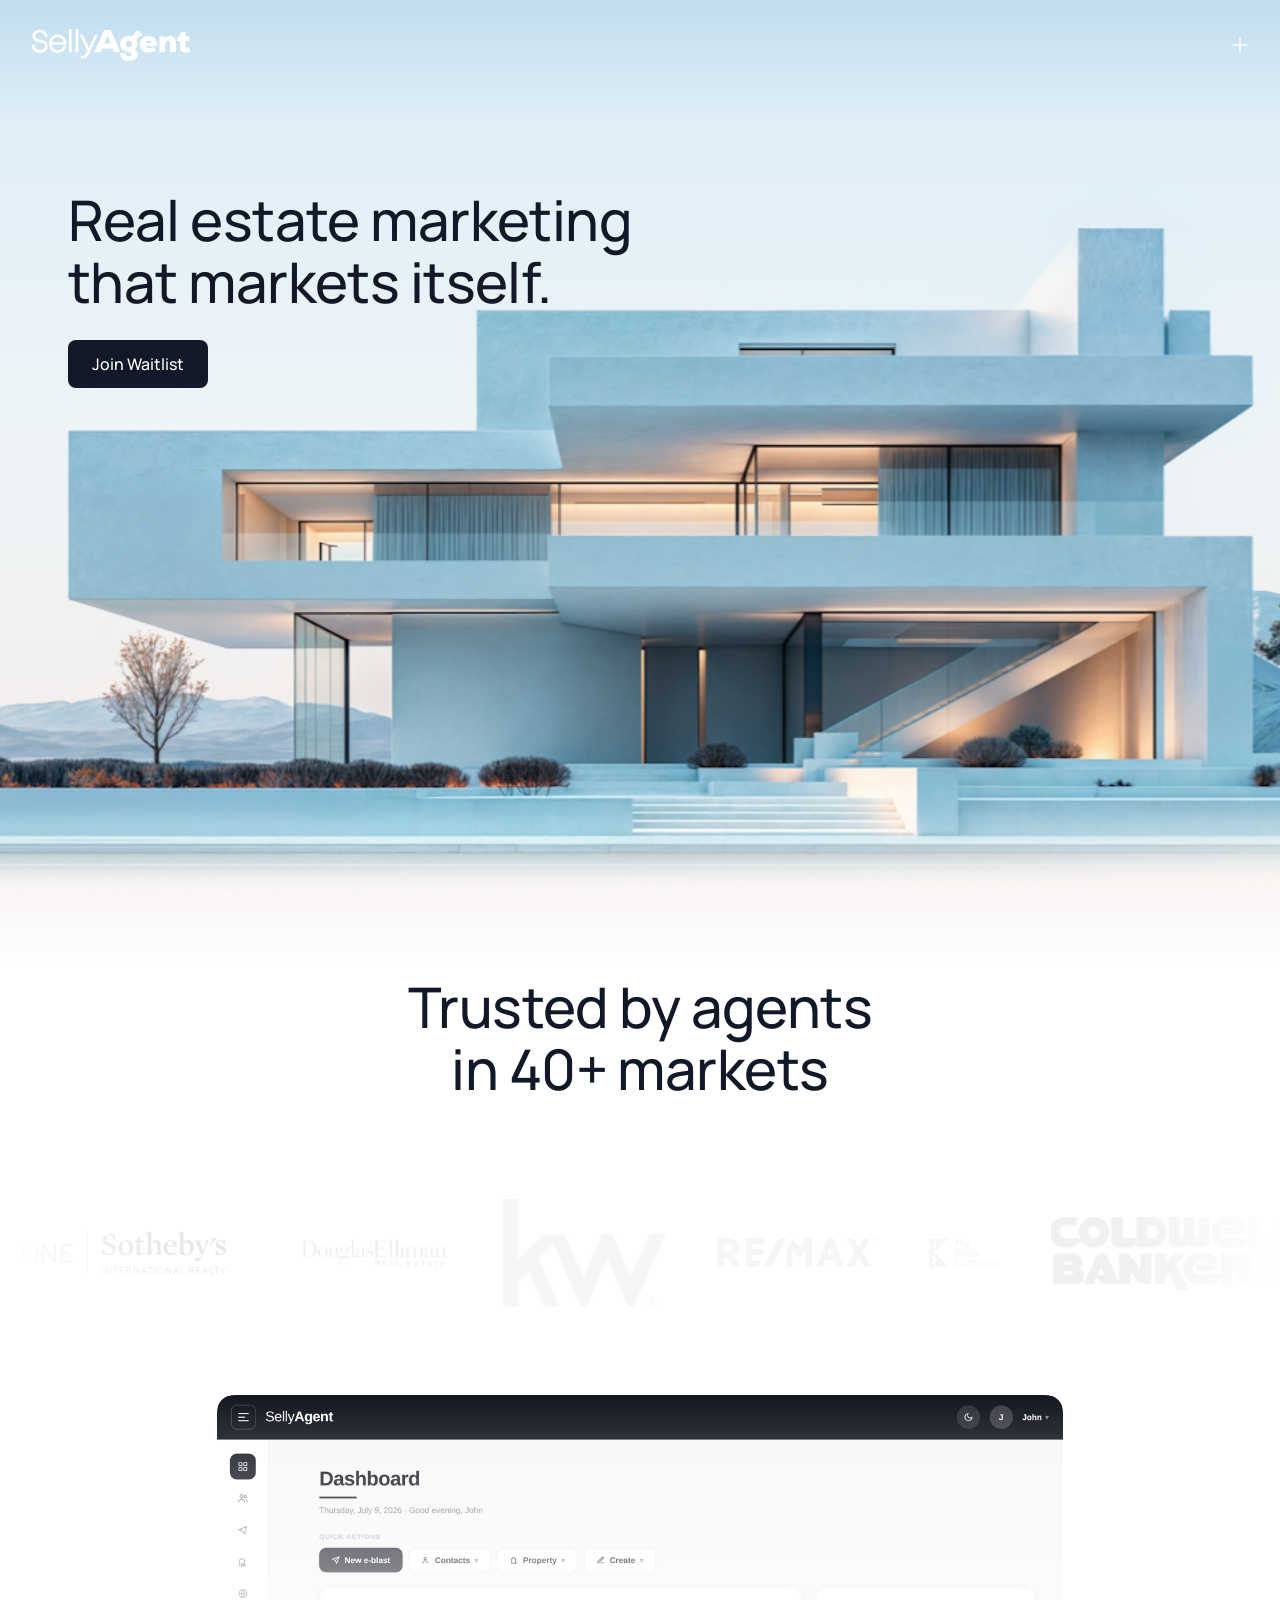
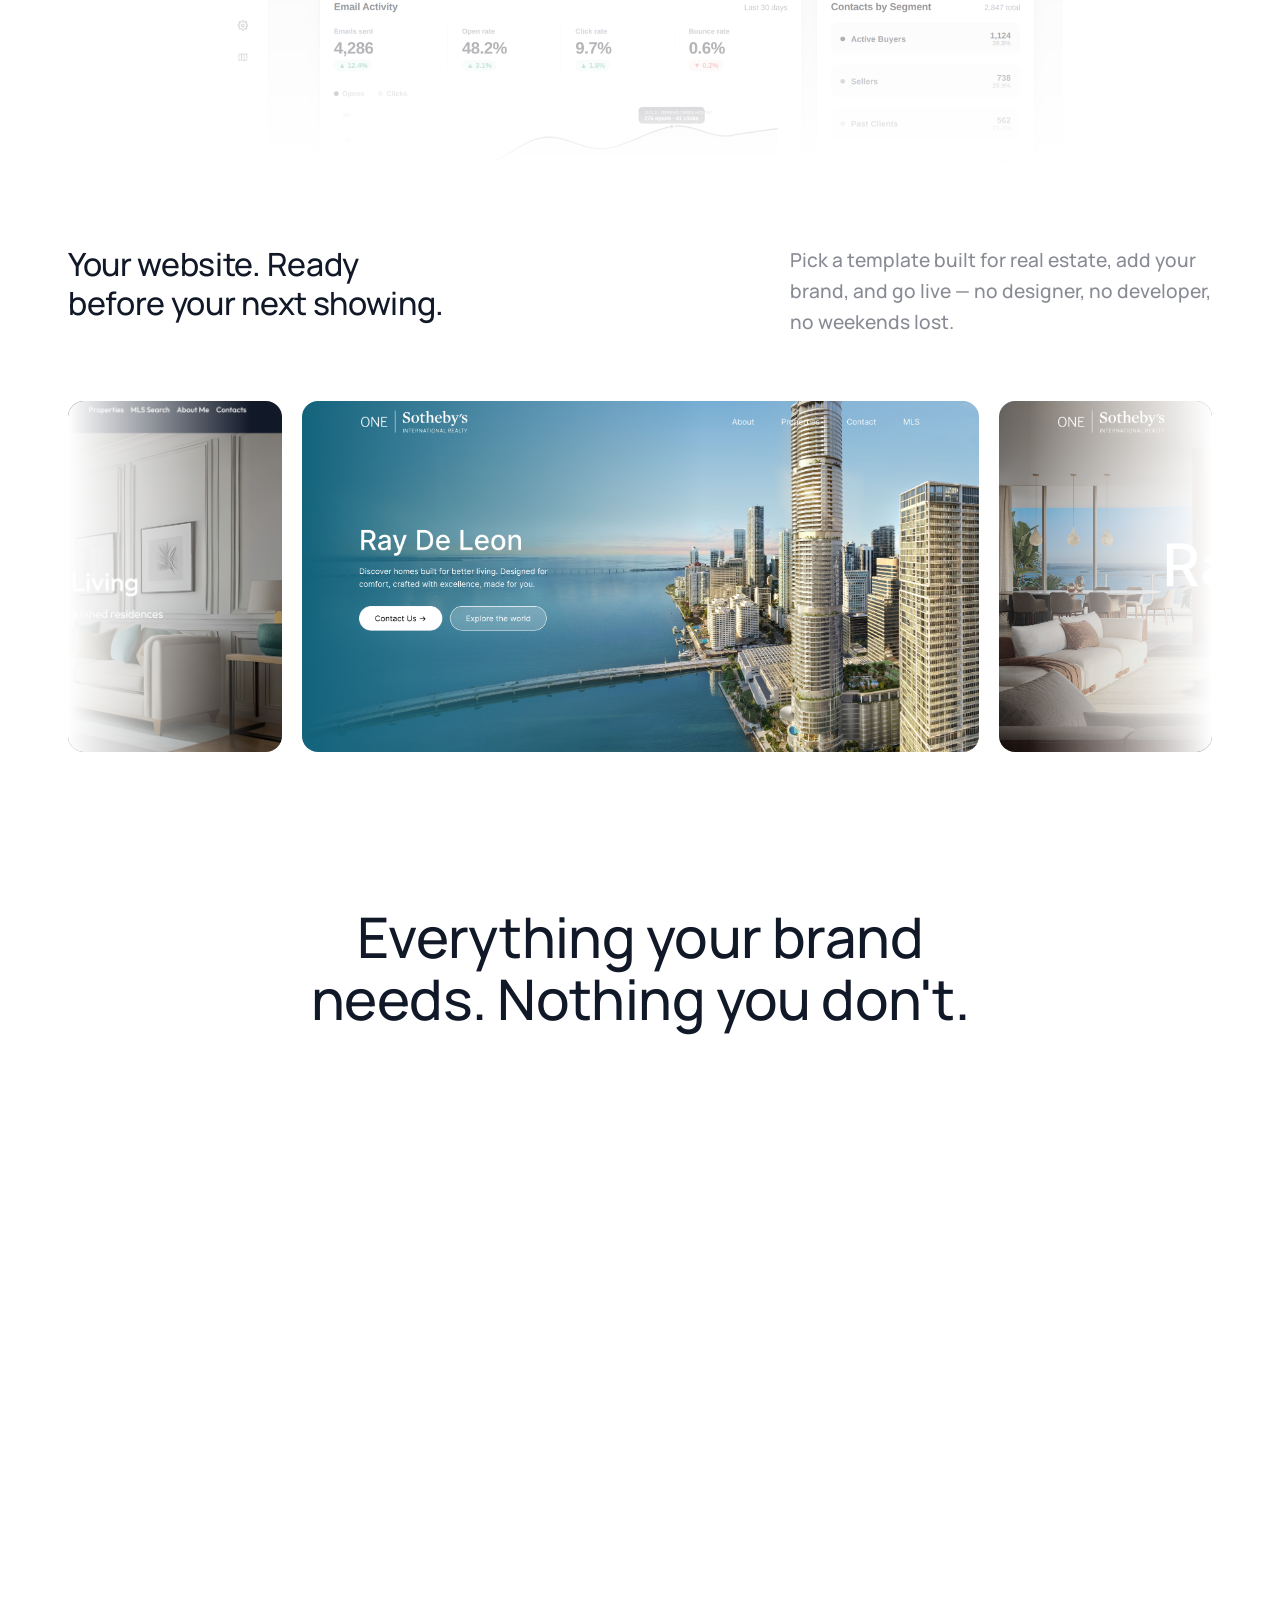
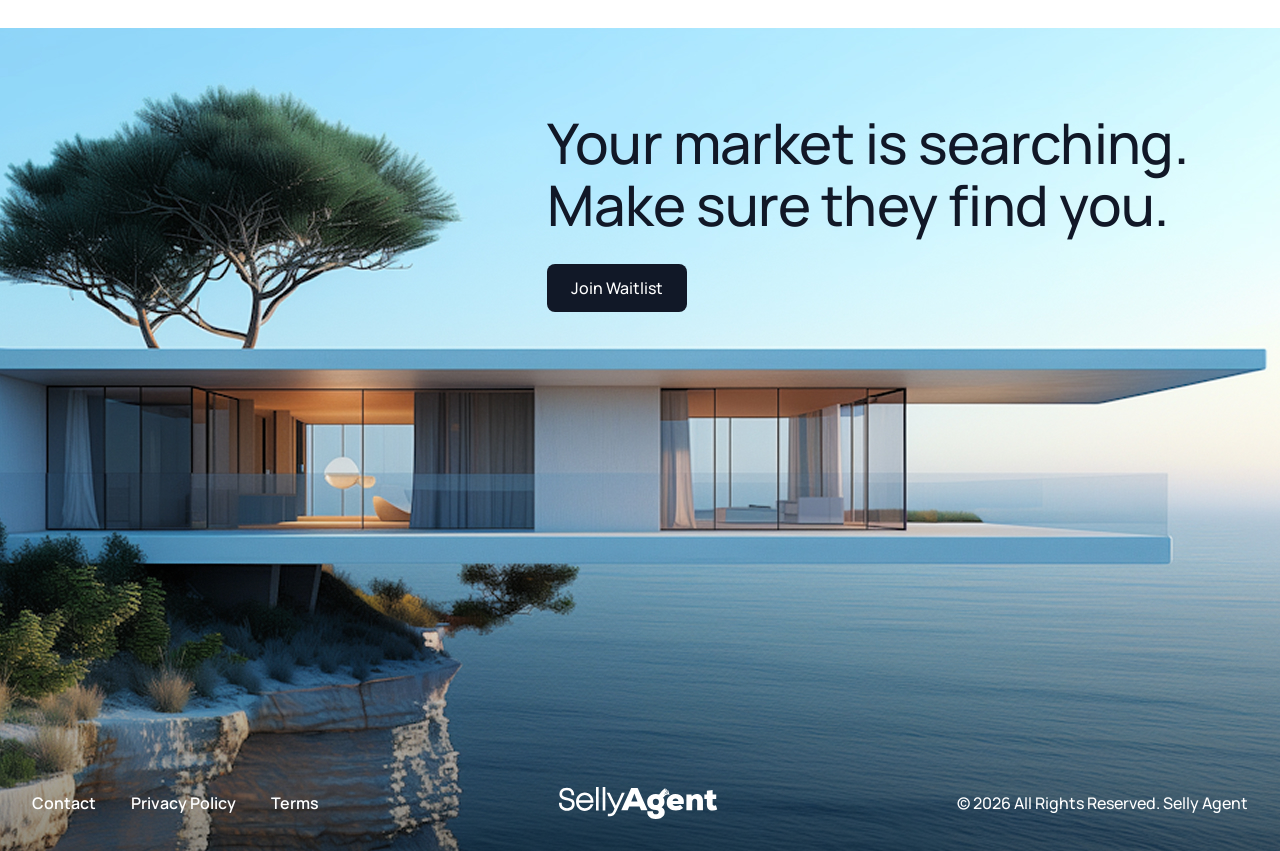
==== selly-agent/index.html @ f0fc7539 "Initial commit: SellyAgent marketing site" ====
<!DOCTYPE html>
<html lang="en">
<head>
  <meta charset="UTF-8">
  <meta name="viewport" content="width=device-width, initial-scale=1.0">
  <title>SellyAgent — Real estate marketing that markets itself</title>
  <meta name="description" content="Launch a professional real estate website, social media, and email marketing — all in one place.">
  <link rel="preconnect" href="https://fonts.googleapis.com">
  <link rel="preconnect" href="https://fonts.gstatic.com" crossorigin>
  <link href="https://fonts.googleapis.com/css2?family=Manrope:wght@500;600&display=swap" rel="stylesheet">
  <link rel="stylesheet" href="assets/css/styles.css">
</head>
<body>

  <!-- ============ Navigation ============ -->
  <header class="site-header" id="siteHeader">
    <a class="site-header__logo" href="#" aria-label="SellyAgent home">
      <svg width="159" height="32" aria-hidden="true" viewBox="0 0 159 32" fill="none" xmlns="http://www.w3.org/2000/svg">
<path fill-rule="evenodd" clip-rule="evenodd" d="M62.2222 23.1792H68.6968L70.1957 19.4854H80.5614L82.0283 23.1792H88.5668L78.6159 0.888672H72.237L62.2222 23.1792ZM72.237 14.3903L75.3943 6.55666L78.488 14.3903H72.237ZM153.629 17.1927C153.629 17.7236 153.773 18.1111 154.06 18.3548C154.347 18.5992 154.735 18.7211 155.224 18.7211C155.798 18.7211 156.362 18.5832 156.915 18.307L158.222 22.5104C156.946 23.2109 155.426 23.5612 153.661 23.5612C149.791 23.5612 147.857 21.4386 147.857 17.1927V11.9702H145.337V7.44834H147.857V3.659L153.629 3.02201V7.44834H157.234V11.9702H153.629V17.1927ZM138.161 14.4859C138.161 13.6793 137.959 13.0423 137.555 12.5752C137.151 12.1084 136.587 11.8747 135.865 11.8747C135.078 11.8747 134.44 12.1509 133.951 12.7025C133.462 13.255 133.217 13.9873 133.217 14.8997V23.1792H127.413V7.44834H132.452L132.771 9.29522C133.366 8.5947 134.089 8.05329 134.94 7.67126C135.79 7.28923 136.726 7.09808 137.747 7.09808C139.66 7.09808 141.175 7.71905 142.291 8.96098C143.408 10.2029 143.966 11.9382 143.966 14.1674V23.1792H138.161V14.4859ZM113.603 16.9059C113.773 17.5429 114.172 18.0578 114.799 18.4504C115.426 18.8434 116.229 19.0396 117.207 19.0396C118.738 19.0396 120.098 18.6365 121.289 17.8294L124.128 21.0138C122.151 22.6911 119.737 23.5294 116.888 23.5294C114.039 23.5294 111.801 22.8024 110.174 21.3483C108.548 19.8942 107.734 17.904 107.734 15.3776C107.734 13.7431 108.096 12.2995 108.819 11.0468C109.542 9.79437 110.562 8.82314 111.881 8.13312C113.199 7.44337 114.708 7.09808 116.41 7.09808C118.132 7.09808 119.631 7.41657 120.907 8.05329C122.183 8.69027 123.166 9.58747 123.857 10.7443C124.548 11.9015 124.894 13.2335 124.894 14.7406C124.894 15.5049 124.819 16.2267 124.67 16.9059H113.603ZM118.61 12.1611C118.121 11.7156 117.451 11.4926 116.601 11.4926C115.729 11.4926 115.022 11.7156 114.48 12.1611C113.938 12.607 113.656 13.223 113.635 14.0083H119.376C119.354 13.223 119.099 12.607 118.61 12.1611ZM106.196 8.57923L104.035 10.8239C105.013 11.9064 105.502 13.2652 105.502 14.8997C105.502 15.9615 105.247 16.9593 104.737 17.8932C104.226 18.8274 103.525 19.6235 102.632 20.2815C103.631 20.8121 104.396 21.5074 104.928 22.367C105.459 23.227 105.725 24.2087 105.725 25.3128C105.725 26.65 105.359 27.8229 104.625 28.8314C103.891 29.8394 102.855 30.6197 101.515 31.1719C100.176 31.7238 98.6132 31.9998 96.827 31.9998C95.1047 31.9998 93.6002 31.7238 92.314 31.1719C91.0272 30.6197 90.0334 29.8344 89.3318 28.8154C88.6301 27.7966 88.2793 26.6182 88.2793 25.2807C88.2793 25.047 88.3004 24.718 88.3432 24.2938H93.8608C93.7972 26.289 94.7857 27.287 96.827 27.287C97.6772 27.287 98.3739 27.0801 98.9161 26.666C99.4581 26.2522 99.7292 25.7053 99.7292 25.026C99.7292 24.3465 99.4847 23.8264 98.9958 23.4659C98.5064 23.1051 97.8047 22.9245 96.8909 22.9245C95.1258 22.9245 93.5842 22.5955 92.2661 21.9372C90.9475 21.2795 89.9269 20.345 89.2042 19.1351C88.4813 17.925 88.12 16.5134 88.12 14.8997C88.12 13.3713 88.4918 12.002 89.2363 10.7918C89.9803 9.58195 91.0167 8.64249 92.3458 7.97373C93.6744 7.30497 95.1894 6.97073 96.8909 6.97073C97.9962 6.97073 99.0699 7.18316 100.112 7.60745L101.721 5.52494C103.021 3.82777 103.936 2.398 106.335 1.25192L107.18 4.90756C107.18 4.90756 105.477 5.50422 105.147 6.60141C105.147 6.60141 105.904 5.61002 107.624 5.21363L106.977 2.41651L107.788 2.2295L108.621 5.8299C108.621 5.8299 105.464 6.61633 105.216 7.79004L105.229 7.79943C105.38 7.579 106.224 6.55059 109.03 6.08569L108.417 3.30956L109.194 3.13057L110.507 8.045C110.507 8.045 108.477 6.60279 106.196 8.57923ZM99.0597 12.5912C98.5064 12.0075 97.7729 11.7156 96.8588 11.7156C95.9444 11.7156 95.211 12.0075 94.6582 12.5912C94.1051 13.1752 93.829 13.9445 93.829 14.8997C93.829 15.8552 94.1051 16.6247 94.6582 17.2084C95.211 17.7927 95.9444 18.0841 96.8588 18.0841C97.7729 18.0841 98.5064 17.7927 99.0597 17.2084C99.6122 16.6247 99.8889 15.8552 99.8889 14.8997C99.8889 13.9445 99.6122 13.1752 99.0597 12.5912Z" fill="currentColor"/>
<path d="M50.6699 5.7149L50.9045 6.20211L56.9477 18.7544L62.6525 6.21909L62.8819 5.7149H65.7778L65.2176 6.93811L57.1572 24.5382C55.5388 28.0873 53.9212 29.3333 50.9582 29.3333H48.8619V26.7165H50.8997C52.8003 26.7165 53.5501 26.1446 54.7408 23.5524L55.5241 21.8628L48.3183 6.95433L47.7193 5.7149H50.6699ZM25.8178 5.40039C30.7946 5.40039 34.4521 9.36116 34.4521 14.5543C34.4521 14.6857 34.4463 14.8326 34.4361 15.009L34.389 15.8216L19.7555 15.821L19.7889 16.0242C20.325 19.0602 22.625 21.1665 25.6085 21.2606L25.8178 21.2639C28.2363 21.2639 30.191 20.0077 31.3337 17.7511L31.5725 17.2794H34.4471L33.8731 18.5085C32.2404 22.0041 29.3938 23.9332 25.8178 23.9332C20.8195 23.9332 17.0295 19.9084 17.0295 14.6444C17.0295 9.41756 20.8265 5.40039 25.8178 5.40039ZM7.89514 0.674178C12.2135 0.674178 15.1386 3.35157 15.1386 7.37144V8.23418H12.4684V7.37144C12.4684 4.92256 10.7034 3.35071 7.88037 3.35071C4.92729 3.35071 3.1242 4.80826 3.1242 7.04187C3.1242 9.08368 4.28206 9.773 8.23714 10.6571C8.30209 10.6716 8.30209 10.6716 8.3714 10.6871C10.9082 11.2672 12.0173 11.6126 13.1756 12.3464C14.8071 13.38 15.6803 14.9272 15.6803 17.101C15.6803 21.1318 12.5 23.8657 8.05621 23.8657C3.27419 23.8657 0 20.9568 0 16.5916V15.7289H2.69213V16.5916C2.69213 19.3777 4.7515 21.1742 8.04882 21.1742C11.0245 21.1742 12.9808 19.5185 12.9808 17.1085C12.9808 14.9421 11.8389 14.2308 7.90582 13.3368C7.80599 13.3141 7.80599 13.3141 7.70855 13.2919C5.22374 12.7368 4.1092 12.397 2.95699 11.6872C1.32672 10.6828 0.446842 9.17833 0.446842 7.07199C0.446842 3.19866 3.45646 0.674178 7.89514 0.674178ZM39.6353 0V23.6184H36.9798V0H39.6353ZM46.3415 0V23.6184H43.686V0H46.3415ZM25.8169 8.04682L25.6053 8.05049C22.7132 8.14315 20.4576 10.1233 19.8393 13.0133L19.8036 13.1896H31.7056L31.6692 12.9949C31.0769 10.0798 28.8739 8.14108 26.0272 8.05042L25.8169 8.04682Z" fill="currentColor"/>
</svg>
    </a>
    <button class="site-header__menu" type="button" aria-label="Open menu">
      <svg viewBox="0 0 16 16" width="16" height="16" aria-hidden="true">
        <path d="M8 1v14M1 8h14" stroke="currentColor" stroke-width="1.5" stroke-linecap="round"/>
      </svg>
    </button>
  </header>

  <main>
    <!-- ============ Hero ============ -->
    <section class="hero" id="hero">
      <div class="hero__content" data-parallax-text>
        <h1 class="hero__title">Real estate marketing that markets itself.</h1>
        <a class="btn" href="#cta">Join Waitlist</a>
      </div>
      <div class="hero__image" data-parallax-image>
        <img src="assets/images/hero-house.png" alt="Modern architectural home at dusk" width="1606" height="919">
      </div>
    </section>

    <!-- ============ Social proof ============ -->
    <section class="proof">
      <h2 class="proof__title reveal">Trusted by agents in 40+ markets</h2>
      <div class="proof__logos reveal" aria-label="Partner brokerages">
        <div class="marquee">
          <div class="marquee__track">
            <img src="assets/images/logo-1.png" alt="Partner logo" width="245" height="83" class="proof__logo proof__logo--strong">
            <img src="assets/images/logo-2.png" alt="Partner logo" width="164" height="49" class="proof__logo">
            <img src="assets/images/logo-3.png" alt="Partner logo" width="162" height="81" class="proof__logo">
            <img src="assets/images/logo-4.png" alt="Partner logo" width="164" height="78" class="proof__logo">
            <img src="assets/images/logo-5.png" alt="Partner logo" width="81" height="54" class="proof__logo">
            <img src="assets/images/logo-6.png" alt="Partner logo" width="245" height="48" class="proof__logo proof__logo--strong">
            <img src="assets/images/logo-7.png" alt="Partner logo" width="245" height="83" class="proof__logo proof__logo--strong">
            <!-- Duplicate set for the seamless loop (hidden from screen readers) -->
            <img src="assets/images/logo-1.png" alt="" aria-hidden="true" width="245" height="83" class="proof__logo proof__logo--strong">
            <img src="assets/images/logo-2.png" alt="" aria-hidden="true" width="164" height="49" class="proof__logo">
            <img src="assets/images/logo-3.png" alt="" aria-hidden="true" width="162" height="81" class="proof__logo">
            <img src="assets/images/logo-4.png" alt="" aria-hidden="true" width="164" height="78" class="proof__logo">
            <img src="assets/images/logo-5.png" alt="" aria-hidden="true" width="81" height="54" class="proof__logo">
            <img src="assets/images/logo-6.png" alt="" aria-hidden="true" width="245" height="48" class="proof__logo proof__logo--strong">
            <img src="assets/images/logo-7.png" alt="" aria-hidden="true" width="245" height="83" class="proof__logo proof__logo--strong">
          </div>
        </div>
      </div>
      <div class="proof__dashboard reveal">
        <img src="assets/images/dashboard.png" alt="SellyAgent dashboard" width="910" height="398" loading="lazy">
      </div>
    </section>

    <!-- ============ Templates ============ -->
    <section class="templates">
      <div class="templates__intro reveal">
        <h2 class="templates__heading">Your website. Ready before your next showing.</h2>
        <p class="templates__copy">Pick a template built for real estate, add your brand, and go live — no designer, no developer, no weekends lost.</p>
      </div>
      <div class="carousel reveal" id="templateCarousel" aria-roledescription="carousel" aria-label="Website templates">
        <button class="carousel__slide carousel__slide--prev" type="button" data-carousel-prev aria-label="Previous template">
          <img src="assets/images/template-3.jpg" alt="" width="677" height="351" loading="lazy">
        </button>
        <div class="carousel__slide carousel__slide--current" data-carousel-current>
          <img src="assets/images/template-1.jpg" alt="Real estate website template preview" width="677" height="351" loading="lazy">
        </div>
        <button class="carousel__slide carousel__slide--next" type="button" data-carousel-next aria-label="Next template">
          <img src="assets/images/template-2.jpg" alt="" width="677" height="351" loading="lazy">
        </button>
        <div class="carousel__fade" aria-hidden="true"></div>
      </div>
    </section>

    <!-- ============ Features ============ -->
    <section class="features">
      <h2 class="features__title reveal">Everything your brand needs. Nothing you don't.</h2>
      <div class="features__panel reveal" id="featuresPanel">
        <div class="features__list" role="tablist" aria-label="Product features">
          <div class="feature is-active" data-feature="websites">
            <button class="feature__toggle" type="button" role="tab" aria-selected="true" aria-controls="featureImage" id="tab-websites">
              <span class="feature__name">Professional Websites</span>
            </button>
            <p class="feature__desc">Launch a stunning website that showcases your listings and captures leads 24/7. No coding required. Choose from beautifully designed templates, customize your colors and branding, and go live in minutes.</p>
          </div>
          <div class="feature" data-feature="social">
            <button class="feature__toggle" type="button" role="tab" aria-selected="false" id="tab-social">
              <span class="feature__name">Social Media</span>
            </button>
            <p class="feature__desc">Turn every listing into scroll-stopping social content. Auto-generated posts, branded to you, published on your schedule — so your feed works while you show homes.</p>
          </div>
          <div class="feature" data-feature="email">
            <button class="feature__toggle" type="button" role="tab" aria-selected="false" id="tab-email">
              <span class="feature__name">Email Marketing</span>
            </button>
            <p class="feature__desc">Stay top of mind with polished newsletters and listing alerts. Build your list, nurture your sphere, and let smart campaigns do the follow-up for you.</p>
          </div>
          <div class="feature" data-feature="trestle">
            <button class="feature__toggle" type="button" role="tab" aria-selected="false" id="tab-trestle">
              <span class="feature__name">Trestle Integration</span>
            </button>
            <p class="feature__desc">Your listings, synced automatically. Connect once to Trestle and every new listing flows straight to your website, social posts, and email — always accurate, always current.</p>
          </div>
        </div>
        <div class="features__media" id="featureImage" role="tabpanel">
          <img src="assets/images/feature-websites.jpg" alt="Professional Websites preview" width="560" height="398" data-feature-image loading="lazy">
        </div>
      </div>
    </section>

    <!-- ============ Video ============ -->
    <section class="showcase">
      <div class="showcase__frame reveal" id="videoFrame">
        <video id="promoVideo" src="assets/video/product-demo.mp4" playsinline loop preload="metadata" width="1144" height="700"></video>
        <button class="showcase__mute" type="button" id="muteToggle" aria-label="Mute video" aria-pressed="false">
          <svg class="icon-sound-on" viewBox="0 0 24 24" width="20" height="20" fill="none" stroke="currentColor" stroke-width="1.8" stroke-linecap="round" stroke-linejoin="round" aria-hidden="true">
            <path d="M11 5 6 9H3v6h3l5 4V5z"/><path d="M15.5 8.5a5 5 0 0 1 0 7M18 6a8.5 8.5 0 0 1 0 12"/>
          </svg>
          <svg class="icon-sound-off" viewBox="0 0 24 24" width="20" height="20" fill="none" stroke="currentColor" stroke-width="1.8" stroke-linecap="round" stroke-linejoin="round" aria-hidden="true">
            <path d="M11 5 6 9H3v6h3l5 4V5z"/><path d="m16 9 6 6M22 9l-6 6"/>
          </svg>
        </button>
      </div>
    </section>

    <!-- ============ FAQ ============ -->
    <section class="faq">
      <div class="faq__intro reveal">
        <h2 class="faq__title">Frequently<br>asked Questions</h2>
        <p class="faq__copy">Answer to your question every step of the way</p>
      </div>
      <div class="faq__list reveal" id="faqList">
        <div class="faq-item">
          <button class="faq-item__toggle" type="button" aria-expanded="false">
            <span class="faq-item__question">Do I need any technical skills to use SellyAgent?</span>
            <span class="faq-item__icon" aria-hidden="true"></span>
          </button>
          <div class="faq-item__answer"><p>None at all. Pick a template, add your name, photo, and brand colors, and your site is live. Everything else — social posts, emails, listing updates — happens automatically.</p></div>
        </div>
        <div class="faq-item">
          <button class="faq-item__toggle" type="button" aria-expanded="false">
            <span class="faq-item__question">How do my listings get onto my website?</span>
            <span class="faq-item__icon" aria-hidden="true"></span>
          </button>
          <div class="faq-item__answer"><p>Through our Trestle integration, your MLS listings sync automatically. New listings, price changes, and status updates appear on your site without you lifting a finger.</p></div>
        </div>
        <div class="faq-item">
          <button class="faq-item__toggle" type="button" aria-expanded="false">
            <span class="faq-item__question">Can I use my own domain name?</span>
            <span class="faq-item__icon" aria-hidden="true"></span>
          </button>
          <div class="faq-item__answer"><p>Yes. Connect a domain you already own or register a new one — either way, your site lives at your own address with SSL included.</p></div>
        </div>
        <div class="faq-item">
          <button class="faq-item__toggle" type="button" aria-expanded="false">
            <span class="faq-item__question">What does the social media automation actually post?</span>
            <span class="faq-item__icon" aria-hidden="true"></span>
          </button>
          <div class="faq-item__answer"><p>Branded listing announcements, open house reminders, just-sold posts, and market updates — generated from your listings and styled to match your brand. You approve or edit anything before it goes out.</p></div>
        </div>
        <div class="faq-item">
          <button class="faq-item__toggle" type="button" aria-expanded="false">
            <span class="faq-item__question">How do I join the waitlist?</span>
            <span class="faq-item__icon" aria-hidden="true"></span>
          </button>
          <div class="faq-item__answer"><p>Tap "Join Waitlist" anywhere on this page and leave your email. We onboard new markets in small groups so every agent gets a smooth launch.</p></div>
        </div>
      </div>
    </section>

    <!-- ============ CTA + Footer ============ -->
    <section class="cta" id="cta">
      <img class="cta__image" src="assets/images/cta-house.jpg" alt="" width="1440" height="823" loading="lazy">
      <div class="cta__content reveal">
        <h2 class="cta__title">Your market is searching. Make sure they find you.</h2>
        <a class="btn" href="#">Join Waitlist</a>
      </div>
      <footer class="footer">
        <nav class="footer__links" aria-label="Legal">
          <a href="#">Contact</a>
          <a href="#">Privacy Policy</a>
          <a href="#">Terms</a>
        </nav>
        <a class="footer__logo" href="#" aria-label="SellyAgent home">
          <svg width="159" height="32" aria-hidden="true" viewBox="0 0 159 32" fill="none" xmlns="http://www.w3.org/2000/svg">
<path fill-rule="evenodd" clip-rule="evenodd" d="M62.2222 23.1792H68.6968L70.1957 19.4854H80.5614L82.0283 23.1792H88.5668L78.6159 0.888672H72.237L62.2222 23.1792ZM72.237 14.3903L75.3943 6.55666L78.488 14.3903H72.237ZM153.629 17.1927C153.629 17.7236 153.773 18.1111 154.06 18.3548C154.347 18.5992 154.735 18.7211 155.224 18.7211C155.798 18.7211 156.362 18.5832 156.915 18.307L158.222 22.5104C156.946 23.2109 155.426 23.5612 153.661 23.5612C149.791 23.5612 147.857 21.4386 147.857 17.1927V11.9702H145.337V7.44834H147.857V3.659L153.629 3.02201V7.44834H157.234V11.9702H153.629V17.1927ZM138.161 14.4859C138.161 13.6793 137.959 13.0423 137.555 12.5752C137.151 12.1084 136.587 11.8747 135.865 11.8747C135.078 11.8747 134.44 12.1509 133.951 12.7025C133.462 13.255 133.217 13.9873 133.217 14.8997V23.1792H127.413V7.44834H132.452L132.771 9.29522C133.366 8.5947 134.089 8.05329 134.94 7.67126C135.79 7.28923 136.726 7.09808 137.747 7.09808C139.66 7.09808 141.175 7.71905 142.291 8.96098C143.408 10.2029 143.966 11.9382 143.966 14.1674V23.1792H138.161V14.4859ZM113.603 16.9059C113.773 17.5429 114.172 18.0578 114.799 18.4504C115.426 18.8434 116.229 19.0396 117.207 19.0396C118.738 19.0396 120.098 18.6365 121.289 17.8294L124.128 21.0138C122.151 22.6911 119.737 23.5294 116.888 23.5294C114.039 23.5294 111.801 22.8024 110.174 21.3483C108.548 19.8942 107.734 17.904 107.734 15.3776C107.734 13.7431 108.096 12.2995 108.819 11.0468C109.542 9.79437 110.562 8.82314 111.881 8.13312C113.199 7.44337 114.708 7.09808 116.41 7.09808C118.132 7.09808 119.631 7.41657 120.907 8.05329C122.183 8.69027 123.166 9.58747 123.857 10.7443C124.548 11.9015 124.894 13.2335 124.894 14.7406C124.894 15.5049 124.819 16.2267 124.67 16.9059H113.603ZM118.61 12.1611C118.121 11.7156 117.451 11.4926 116.601 11.4926C115.729 11.4926 115.022 11.7156 114.48 12.1611C113.938 12.607 113.656 13.223 113.635 14.0083H119.376C119.354 13.223 119.099 12.607 118.61 12.1611ZM106.196 8.57923L104.035 10.8239C105.013 11.9064 105.502 13.2652 105.502 14.8997C105.502 15.9615 105.247 16.9593 104.737 17.8932C104.226 18.8274 103.525 19.6235 102.632 20.2815C103.631 20.8121 104.396 21.5074 104.928 22.367C105.459 23.227 105.725 24.2087 105.725 25.3128C105.725 26.65 105.359 27.8229 104.625 28.8314C103.891 29.8394 102.855 30.6197 101.515 31.1719C100.176 31.7238 98.6132 31.9998 96.827 31.9998C95.1047 31.9998 93.6002 31.7238 92.314 31.1719C91.0272 30.6197 90.0334 29.8344 89.3318 28.8154C88.6301 27.7966 88.2793 26.6182 88.2793 25.2807C88.2793 25.047 88.3004 24.718 88.3432 24.2938H93.8608C93.7972 26.289 94.7857 27.287 96.827 27.287C97.6772 27.287 98.3739 27.0801 98.9161 26.666C99.4581 26.2522 99.7292 25.7053 99.7292 25.026C99.7292 24.3465 99.4847 23.8264 98.9958 23.4659C98.5064 23.1051 97.8047 22.9245 96.8909 22.9245C95.1258 22.9245 93.5842 22.5955 92.2661 21.9372C90.9475 21.2795 89.9269 20.345 89.2042 19.1351C88.4813 17.925 88.12 16.5134 88.12 14.8997C88.12 13.3713 88.4918 12.002 89.2363 10.7918C89.9803 9.58195 91.0167 8.64249 92.3458 7.97373C93.6744 7.30497 95.1894 6.97073 96.8909 6.97073C97.9962 6.97073 99.0699 7.18316 100.112 7.60745L101.721 5.52494C103.021 3.82777 103.936 2.398 106.335 1.25192L107.18 4.90756C107.18 4.90756 105.477 5.50422 105.147 6.60141C105.147 6.60141 105.904 5.61002 107.624 5.21363L106.977 2.41651L107.788 2.2295L108.621 5.8299C108.621 5.8299 105.464 6.61633 105.216 7.79004L105.229 7.79943C105.38 7.579 106.224 6.55059 109.03 6.08569L108.417 3.30956L109.194 3.13057L110.507 8.045C110.507 8.045 108.477 6.60279 106.196 8.57923ZM99.0597 12.5912C98.5064 12.0075 97.7729 11.7156 96.8588 11.7156C95.9444 11.7156 95.211 12.0075 94.6582 12.5912C94.1051 13.1752 93.829 13.9445 93.829 14.8997C93.829 15.8552 94.1051 16.6247 94.6582 17.2084C95.211 17.7927 95.9444 18.0841 96.8588 18.0841C97.7729 18.0841 98.5064 17.7927 99.0597 17.2084C99.6122 16.6247 99.8889 15.8552 99.8889 14.8997C99.8889 13.9445 99.6122 13.1752 99.0597 12.5912Z" fill="currentColor"/>
<path d="M50.6699 5.7149L50.9045 6.20211L56.9477 18.7544L62.6525 6.21909L62.8819 5.7149H65.7778L65.2176 6.93811L57.1572 24.5382C55.5388 28.0873 53.9212 29.3333 50.9582 29.3333H48.8619V26.7165H50.8997C52.8003 26.7165 53.5501 26.1446 54.7408 23.5524L55.5241 21.8628L48.3183 6.95433L47.7193 5.7149H50.6699ZM25.8178 5.40039C30.7946 5.40039 34.4521 9.36116 34.4521 14.5543C34.4521 14.6857 34.4463 14.8326 34.4361 15.009L34.389 15.8216L19.7555 15.821L19.7889 16.0242C20.325 19.0602 22.625 21.1665 25.6085 21.2606L25.8178 21.2639C28.2363 21.2639 30.191 20.0077 31.3337 17.7511L31.5725 17.2794H34.4471L33.8731 18.5085C32.2404 22.0041 29.3938 23.9332 25.8178 23.9332C20.8195 23.9332 17.0295 19.9084 17.0295 14.6444C17.0295 9.41756 20.8265 5.40039 25.8178 5.40039ZM7.89514 0.674178C12.2135 0.674178 15.1386 3.35157 15.1386 7.37144V8.23418H12.4684V7.37144C12.4684 4.92256 10.7034 3.35071 7.88037 3.35071C4.92729 3.35071 3.1242 4.80826 3.1242 7.04187C3.1242 9.08368 4.28206 9.773 8.23714 10.6571C8.30209 10.6716 8.30209 10.6716 8.3714 10.6871C10.9082 11.2672 12.0173 11.6126 13.1756 12.3464C14.8071 13.38 15.6803 14.9272 15.6803 17.101C15.6803 21.1318 12.5 23.8657 8.05621 23.8657C3.27419 23.8657 0 20.9568 0 16.5916V15.7289H2.69213V16.5916C2.69213 19.3777 4.7515 21.1742 8.04882 21.1742C11.0245 21.1742 12.9808 19.5185 12.9808 17.1085C12.9808 14.9421 11.8389 14.2308 7.90582 13.3368C7.80599 13.3141 7.80599 13.3141 7.70855 13.2919C5.22374 12.7368 4.1092 12.397 2.95699 11.6872C1.32672 10.6828 0.446842 9.17833 0.446842 7.07199C0.446842 3.19866 3.45646 0.674178 7.89514 0.674178ZM39.6353 0V23.6184H36.9798V0H39.6353ZM46.3415 0V23.6184H43.686V0H46.3415ZM25.8169 8.04682L25.6053 8.05049C22.7132 8.14315 20.4576 10.1233 19.8393 13.0133L19.8036 13.1896H31.7056L31.6692 12.9949C31.0769 10.0798 28.8739 8.14108 26.0272 8.05042L25.8169 8.04682Z" fill="currentColor"/>
</svg>
        </a>
        <p class="footer__copyright">© 2026 All Rights Reserved. Selly Agent</p>
      </footer>
    </section>
  </main>

  <script src="assets/js/lenis.min.js"></script>
  <script src="assets/js/main.js"></script>
</body>
</html>
---- selly-agent/assets/css/styles.css ----
/* ============================================
   VARIABLES
   ============================================ */
:root {
  --color-ink: #111827;
  --color-ink-50: rgba(17, 24, 39, 0.5);
  --color-bg: #ffffff;
  --font-sans: "Manrope", system-ui, -apple-system, sans-serif;

  --text-display: clamp(2.25rem, 4.5vw, 3.5rem);   /* 56px */
  --text-heading: clamp(1.5rem, 2.5vw, 2rem);      /* 32px */
  --text-subheading: clamp(1.25rem, 2vw, 1.75rem); /* 28px */
  --text-lead: clamp(1.0625rem, 1.5vw, 1.25rem);   /* 20px */
  --text-base: 1rem;

  --space-gutter: clamp(1.25rem, 10.3vw, 9.25rem); /* 148px at 1440 */
  --space-edge: 2rem;                               /* 32px */
  /* One shared content column: 1144px wide at 1440 (edges at x=148),
     collapsing to edge gutters on smaller screens. */
  --container: min(1144px, calc(100% - 2 * var(--space-edge)));
  --space-section: clamp(5rem, 12vw, 10rem);

  --radius: 16px;
  --radius-sm: 8px;
  --ease-out: cubic-bezier(0.16, 1, 0.3, 1);
  --duration-fast: 200ms;
  --duration-base: 600ms;

  --header-height: 90px;
}

/* ============================================
   RESET
   ============================================ */
*,
*::before,
*::after {
  box-sizing: border-box;
  margin: 0;
}

html {
  scroll-behavior: smooth;
}

body {
  font-family: var(--font-sans);
  font-weight: 500;
  color: var(--color-ink);
  background: var(--color-bg);
  line-height: 1.5;
  -webkit-font-smoothing: antialiased;
  overflow-x: hidden;
}

img,
video {
  display: block;
  max-width: 100%;
  height: auto;
}

button {
  font: inherit;
  color: inherit;
  background: none;
  border: 0;
  padding: 0;
  cursor: pointer;
}

a {
  color: inherit;
  text-decoration: none;
}

/* ============================================
   TYPOGRAPHY
   ============================================ */
h1,
h2 {
  font-weight: 500;
  line-height: 1.1;
  letter-spacing: -0.01em;
  text-wrap: balance;
}

:focus-visible {
  outline: 2px solid var(--color-ink);
  outline-offset: 3px;
  border-radius: 4px;
}

/* ============================================
   COMPONENTS
   ============================================ */
.btn {
  display: inline-flex;
  align-items: center;
  justify-content: center;
  padding: 12px 24px;
  background: var(--color-ink);
  color: #fff;
  font-size: var(--text-base);
  border-radius: var(--radius-sm);
  transition: transform var(--duration-fast) var(--ease-out),
              box-shadow var(--duration-fast) var(--ease-out);
}

.btn:hover {
  transform: translateY(-2px);
  box-shadow: 0 12px 24px rgba(17, 24, 39, 0.18);
}

.btn:active {
  transform: translateY(0);
}

/* ============================================
   SECTIONS — Header
   ============================================ */
.site-header {
  position: fixed;
  inset: 0 0 auto 0;
  z-index: 10;
  display: flex;
  align-items: center;
  justify-content: space-between;
  height: var(--header-height);
  padding: 0 var(--space-edge);
  color: #fff;
  transition: color 400ms var(--ease-out);
}

.site-header.is-dark {
  color: var(--color-ink);
}

.site-header__logo,
.site-header__menu {
  display: inline-flex;
  color: inherit;
}

.site-header__menu svg {
  transition: transform var(--duration-fast) var(--ease-out);
}

.site-header__menu:hover svg {
  transform: rotate(90deg);
}

/* ============================================
   SECTIONS — Hero
   ============================================ */
.hero {
  position: relative;
  height: 968px;
  max-height: 130vh;
  overflow: hidden;
  background: linear-gradient(180deg, #c1ddee 0%, #e0eff8 13%, #edf4f7 42%, #f4efed 82%, #f7f3f1 88%, #ffffff 100%);
}

.hero__content {
  position: relative;
  z-index: 1;
  display: flex;
  flex-direction: column;
  align-items: flex-start;
  gap: 28px;
  width: var(--container);
  margin-inline: auto;
  padding-top: 189px;
  will-change: transform;
}

.hero__title {
  font-size: var(--text-display);
  max-width: 817px;
}

.hero__image {
  position: absolute;
  z-index: 2;
  top: 29px;
  left: 50%;
  translate: -50% 0;
  /* Fixed at the design size and centered — wide screens don't scale it,
     the hero's overflow just crops the sides. */
  width: 1606px;
  pointer-events: none;
  will-change: transform;
}

.hero__image img {
  width: 100%;
  /* hero-house.png carries its own transparent top (sky zone), so the
     headline reads at rest and the opaque region covers it on scroll. */
}

/* ============================================
   SECTIONS — Social proof
   ============================================ */
.proof {
  padding-top: 8px;
  text-align: center;
}

.proof__title {
  font-size: var(--text-display);
  max-width: 560px;
  margin: 0 auto;
}

.proof__logos {
  margin-top: 100px;
  overflow: hidden;
}

.marquee {
  -webkit-mask-image: linear-gradient(90deg, transparent, #000 12%, #000 88%, transparent);
  mask-image: linear-gradient(90deg, transparent, #000 12%, #000 88%, transparent);
}

.marquee__track {
  display: flex;
  align-items: center;
  gap: 47px;
  width: max-content;
  padding-right: 47px; /* keeps the loop seam evenly spaced */
  animation: marquee-scroll 32s linear infinite;
}

.marquee:hover .marquee__track {
  animation-play-state: paused;
}

.proof__logo {
  flex-shrink: 0;
  opacity: 0.2;
}

.proof__logo--strong {
  opacity: 0.3;
}

.proof__dashboard {
  max-width: 910px;
  margin: 88px auto 0;
  padding: 0 var(--space-edge);
}

.proof__dashboard img {
  width: 100%;
  border-radius: var(--radius);
  -webkit-mask-image: linear-gradient(180deg, #000 0%, transparent 100%);
  mask-image: linear-gradient(180deg, #000 0%, transparent 100%);
}

/* ============================================
   SECTIONS — Templates
   ============================================ */
.templates {
  padding-top: 80px;
}

.templates__intro {
  display: flex;
  justify-content: space-between;
  gap: clamp(32px, 6vw, 96px);
  width: var(--container);
  margin-inline: auto;
}

.templates__heading {
  font-size: var(--text-heading);
  line-height: 1.2;
  max-width: 422px;
  flex: 1;
}

.templates__copy {
  font-size: var(--text-lead);
  line-height: 1.6;
  color: var(--color-ink-50);
  max-width: 422px;
  flex: 1;
}

.carousel {
  position: relative;
  display: flex;
  justify-content: center;
  gap: 20px;
  width: var(--container);
  margin: 64px auto 0;
  overflow: hidden;
  border-radius: var(--radius);
}

.carousel__slide {
  flex: 0 0 min(677px, 82%);
  aspect-ratio: 677 / 351;
  border-radius: var(--radius);
  overflow: hidden;
  position: relative;
}

.carousel__slide img {
  width: 100%;
  height: 100%;
  object-fit: cover;
  transition: opacity 350ms var(--ease-out);
}

.carousel__slide.is-switching img {
  opacity: 0;
}

/* Clickable side slides get a hover tint */
.carousel__slide--prev::after,
.carousel__slide--next::after {
  content: "";
  position: absolute;
  inset: 0;
  background: var(--color-ink);
  opacity: 0;
  transition: opacity var(--duration-fast) var(--ease-out);
}

.carousel__slide--prev:hover::after,
.carousel__slide--next:hover::after {
  opacity: 0.18;
}

.carousel__fade {
  position: absolute;
  inset: 0;
  pointer-events: none;
  background: linear-gradient(90deg, #fff 0%, rgba(255, 255, 255, 0) 16%, rgba(255, 255, 255, 0) 84%, #fff 100%);
}

/* ============================================
   SECTIONS — Features
   ============================================ */
.features {
  padding-top: var(--space-section);
  text-align: center;
}

.features__title {
  font-size: var(--text-display);
  max-width: 777px;
  margin: 0 auto;
}

.features__panel {
  display: flex;
  align-items: center;
  gap: clamp(40px, 4.9vw, 70px);
  width: var(--container);
  margin: 110px auto 0;
  text-align: left;
}

.features__list {
  flex: 1;
  display: flex;
  flex-direction: column;
  gap: 24px;
  min-width: 0;
}

.feature {
  border-bottom: 1px solid rgba(17, 24, 39, 0.12);
  padding-bottom: 24px;
}

.feature__toggle {
  display: block;
  width: 100%;
  text-align: left;
}

.feature__name {
  font-size: var(--text-subheading);
  line-height: 1.2;
  transition: opacity var(--duration-fast) var(--ease-out);
}

.feature:not(.is-active) .feature__toggle:hover .feature__name {
  opacity: 0.6;
}

.feature__desc {
  font-size: var(--text-base);
  line-height: 1.5;
  color: var(--color-ink-50);
  margin-top: 16px;
  display: none;
}

.feature.is-active .feature__desc {
  display: block;
  animation: fade-slide-in 400ms var(--ease-out);
}

.features__media {
  flex: 1;
  min-width: 0;
  align-self: stretch;
  display: flex;
}

.features__media img {
  width: 100%;
  height: 100%;
  min-height: 320px;
  object-fit: cover;
  border-radius: var(--radius);
  transition: opacity 300ms var(--ease-out);
}

.features__media img.is-switching {
  opacity: 0;
}

/* ============================================
   SECTIONS — Video showcase
   ============================================ */
.showcase {
  padding-top: var(--space-section);
}

.showcase__frame {
  position: relative;
  width: var(--container);
  margin: 0 auto;
}

.showcase__frame video {
  width: 100%;
  border-radius: var(--radius);
  background: #000;
}

.showcase__mute {
  position: absolute;
  right: 20px;
  bottom: 20px;
  display: grid;
  place-items: center;
  width: 44px;
  height: 44px;
  border-radius: 50%;
  background: rgba(17, 24, 39, 0.55);
  color: #fff;
  backdrop-filter: blur(8px);
  transition: background var(--duration-fast) var(--ease-out),
              transform var(--duration-fast) var(--ease-out);
}

.showcase__mute:hover {
  background: rgba(17, 24, 39, 0.8);
  transform: scale(1.06);
}

.showcase__mute .icon-sound-off,
.showcase__mute[aria-pressed="true"] .icon-sound-on {
  display: none;
}

.showcase__mute[aria-pressed="true"] .icon-sound-off {
  display: block;
}

/* ============================================
   SECTIONS — FAQ
   ============================================ */
.faq {
  padding-top: var(--space-section);
}

.faq__intro {
  display: flex;
  align-items: center;
  justify-content: space-between;
  gap: clamp(32px, 6vw, 96px);
  width: var(--container);
  margin: 0 auto;
}

.faq__title {
  font-size: var(--text-display);
}

.faq__copy {
  font-size: var(--text-lead);
  line-height: 1.6;
  color: var(--color-ink-50);
  max-width: 286px;
}

.faq__list {
  width: var(--container);
  margin: 64px auto 0;
  display: flex;
  flex-direction: column;
  gap: 24px;
}

.faq-item {
  border-bottom: 1px solid rgba(17, 24, 39, 0.12);
  padding-bottom: 24px;
}

.faq-item__toggle {
  display: flex;
  align-items: center;
  justify-content: space-between;
  gap: 24px;
  width: 100%;
  text-align: left;
}

.faq-item__question {
  font-size: var(--text-subheading);
  line-height: 1.2;
}

.faq-item__icon {
  position: relative;
  flex-shrink: 0;
  width: 40px;
  height: 40px;
  border: 1px solid rgba(17, 24, 39, 0.2);
  border-radius: 50%;
  transition: transform 300ms var(--ease-out), background var(--duration-fast) var(--ease-out);
}

.faq-item__icon::before,
.faq-item__icon::after {
  content: "";
  position: absolute;
  top: 50%;
  left: 50%;
  width: 14px;
  height: 1.5px;
  background: currentColor;
  translate: -50% -50%;
}

.faq-item__icon::after {
  rotate: 90deg;
  transition: rotate 300ms var(--ease-out);
}

.faq-item__toggle:hover .faq-item__icon {
  background: rgba(17, 24, 39, 0.05);
}

.faq-item__toggle[aria-expanded="true"] .faq-item__icon {
  transform: rotate(45deg);
}

.faq-item__answer {
  display: grid;
  grid-template-rows: 0fr;
  transition: grid-template-rows 400ms var(--ease-out);
}

.faq-item__answer > p {
  overflow: hidden;
  font-size: var(--text-base);
  line-height: 1.5;
  color: var(--color-ink-50);
  max-width: 780px;
}

.faq-item__toggle[aria-expanded="true"] + .faq-item__answer {
  grid-template-rows: 1fr;
}

.faq-item__toggle[aria-expanded="true"] + .faq-item__answer > p {
  padding-top: 16px;
}

/* ============================================
   SECTIONS — CTA + Footer
   ============================================ */
.cta {
  position: relative;
  margin-top: var(--space-section);
  min-height: 823px;
  display: flex;
  flex-direction: column;
  overflow: hidden;
}

.cta__image {
  position: absolute;
  inset: 0;
  width: 100%;
  height: 100%;
  object-fit: cover;
}

.cta::after {
  content: "";
  position: absolute;
  inset: 0;
  background: linear-gradient(180deg, rgba(0, 0, 0, 0) 64%, rgba(0, 0, 0, 0.25) 100%);
  pointer-events: none;
}

.cta__content {
  position: relative;
  z-index: 1;
  display: flex;
  flex-direction: column;
  align-items: flex-start;
  gap: 28px;
  max-width: 678px;
  margin-left: calc(41.67% + 14px);
  padding: 84px var(--space-edge) 0 0;
}

.cta__title {
  font-size: var(--text-display);
}

.footer {
  position: relative;
  z-index: 1;
  margin-top: auto;
  display: flex;
  align-items: center;
  justify-content: space-between;
  gap: 32px;
  padding: 32px var(--space-edge);
  color: #fff;
}

.footer__links {
  display: flex;
  gap: 35px;
  font-weight: 600;
}

.footer__links a {
  transition: opacity var(--duration-fast) var(--ease-out);
}

.footer__links a:hover {
  opacity: 0.7;
}

.footer__logo {
  display: inline-flex;
}

.footer__copyright {
  font-size: var(--text-base);
}

/* ============================================
   RESPONSIVE
   ============================================ */
@media (max-width: 1024px) {
  .hero {
    height: auto;
    min-height: 640px;
    padding-bottom: 44vw;
  }

  .hero__content {
    padding-top: 150px;
  }

  .hero__image {
    top: auto;
    bottom: -6vw;
    width: max(120%, 640px);
  }

  .features__panel {
    flex-direction: column;
    align-items: stretch;
    margin-top: 72px;
  }

  .features__media img {
    aspect-ratio: 1120 / 796;
    min-height: 0;
  }

  .cta__content {
    margin-left: 0;
    padding: 84px var(--space-edge) 64px;
  }
}

@media (max-width: 768px) {
  :root {
    --space-edge: 1.25rem;
  }

  .templates__intro,
  .faq__intro {
    flex-direction: column;
    align-items: flex-start;
  }

  .faq__copy {
    max-width: 100%;
  }

  .carousel__slide {
    flex-basis: 82%;
  }

  .proof__logo {
    max-height: 44px;
    width: auto;
  }

  .marquee__track {
    gap: 28px;
    padding-right: 28px;
    animation-duration: 22s;
  }

  .faq-item__question {
    font-size: 1.25rem;
  }

  .faq-item__icon {
    width: 32px;
    height: 32px;
  }

  .footer {
    flex-direction: column;
    text-align: center;
    gap: 20px;
  }

  .cta {
    min-height: 640px;
  }

  .showcase__mute {
    right: 12px;
    bottom: 12px;
  }
}

/* ============================================
   ANIMATIONS
   ============================================ */
.reveal {
  opacity: 0;
  transform: translateY(32px);
  transition: opacity var(--duration-base) var(--ease-out),
              transform var(--duration-base) var(--ease-out);
}

.reveal.is-visible {
  opacity: 1;
  transform: translateY(0);
}

@keyframes fade-slide-in {
  from {
    opacity: 0;
    transform: translateY(8px);
  }
  to {
    opacity: 1;
    transform: translateY(0);
  }
}

@keyframes marquee-scroll {
  from {
    transform: translateX(0);
  }
  to {
    transform: translateX(-50%);
  }
}

@media (prefers-reduced-motion: reduce) {
  *,
  *::before,
  *::after {
    animation-duration: 0.01ms !important;
    animation-iteration-count: 1 !important;
    transition-duration: 0.01ms !important;
  }

  html {
    scroll-behavior: auto;
  }

  .reveal {
    opacity: 1;
    transform: none;
  }
}
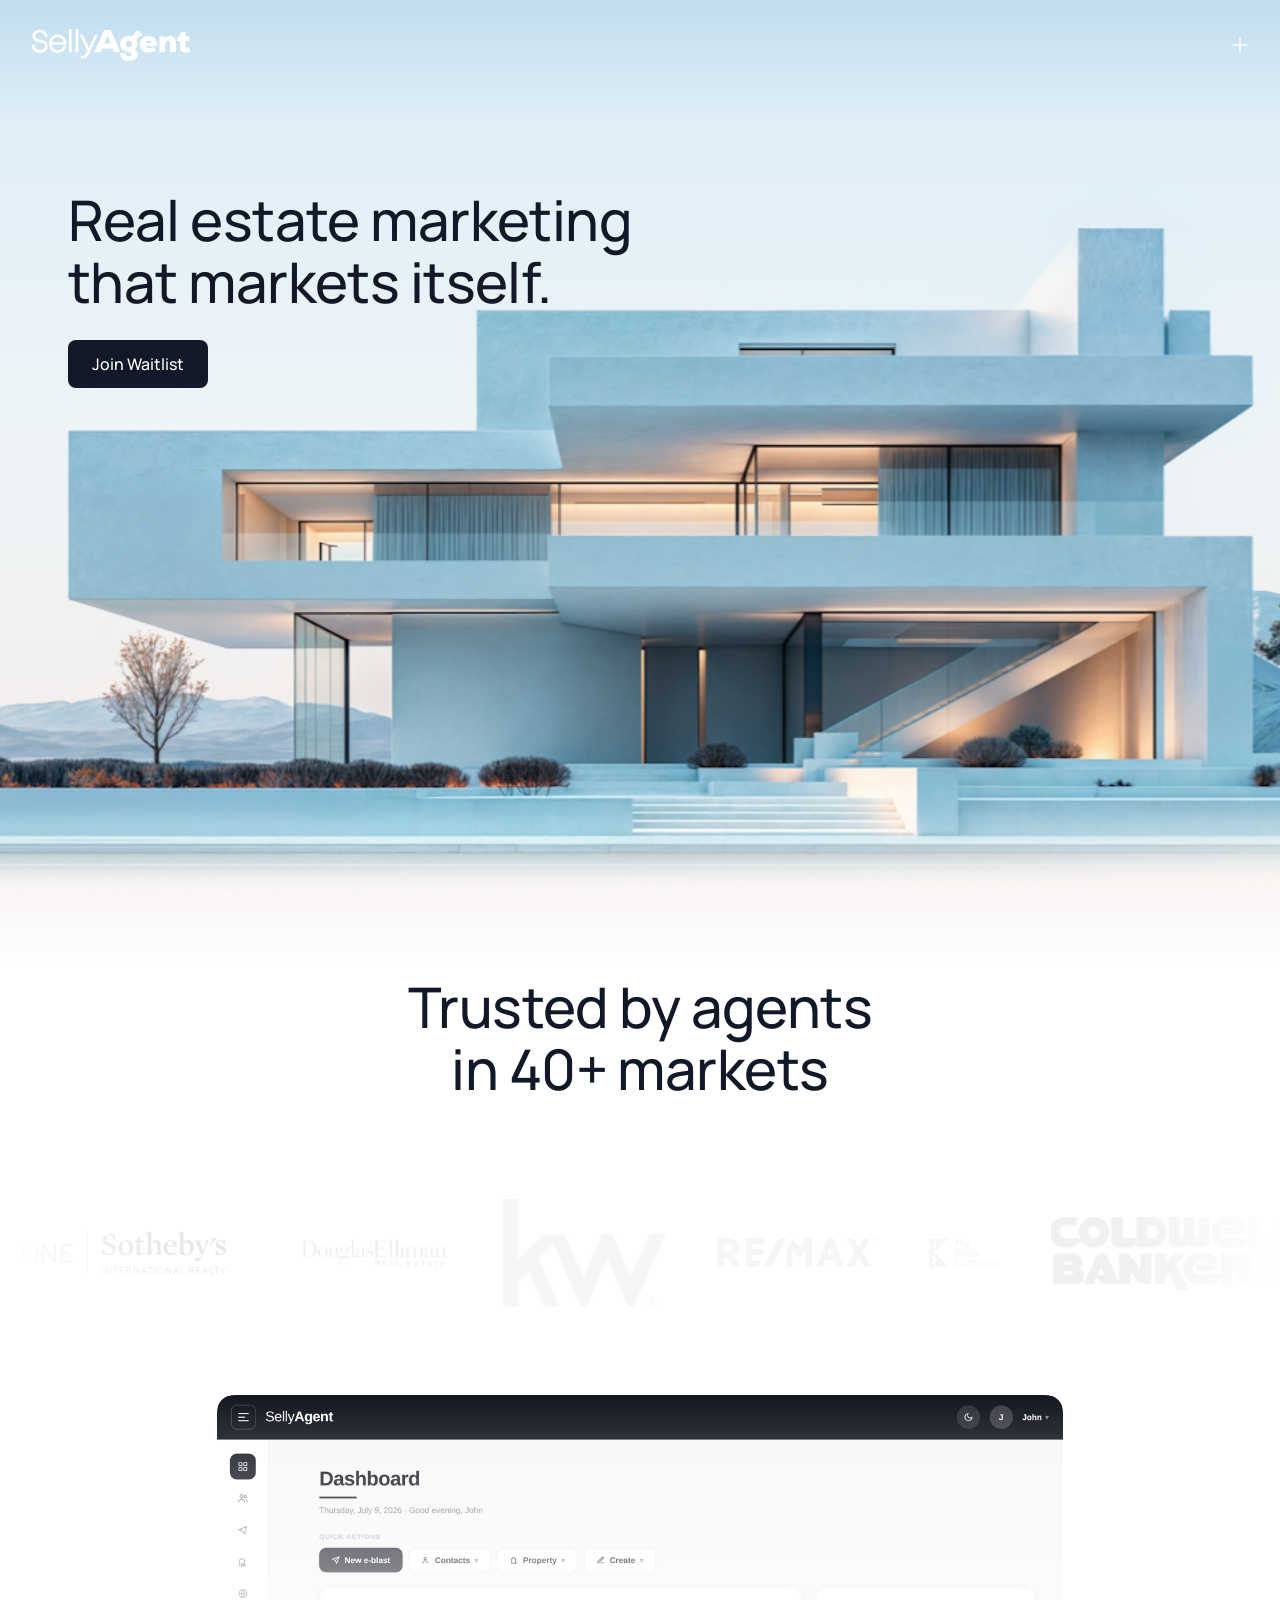
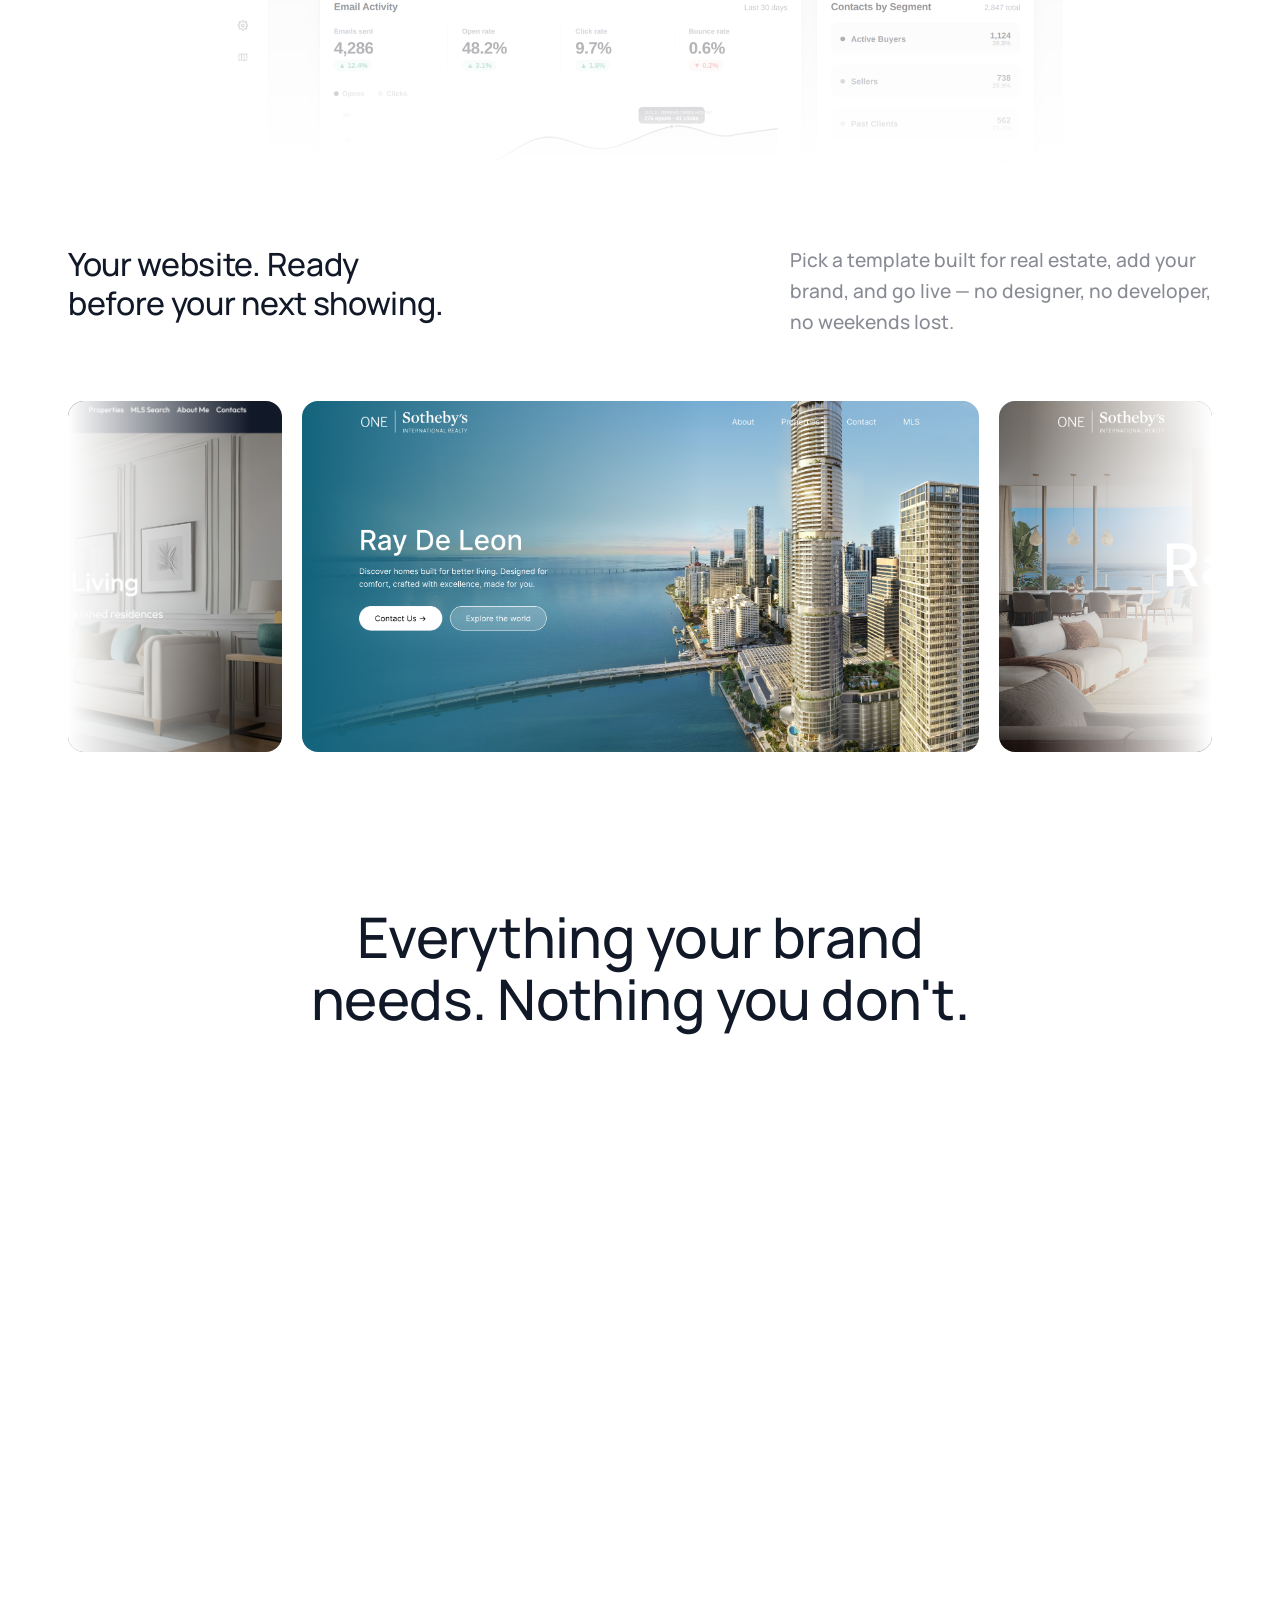
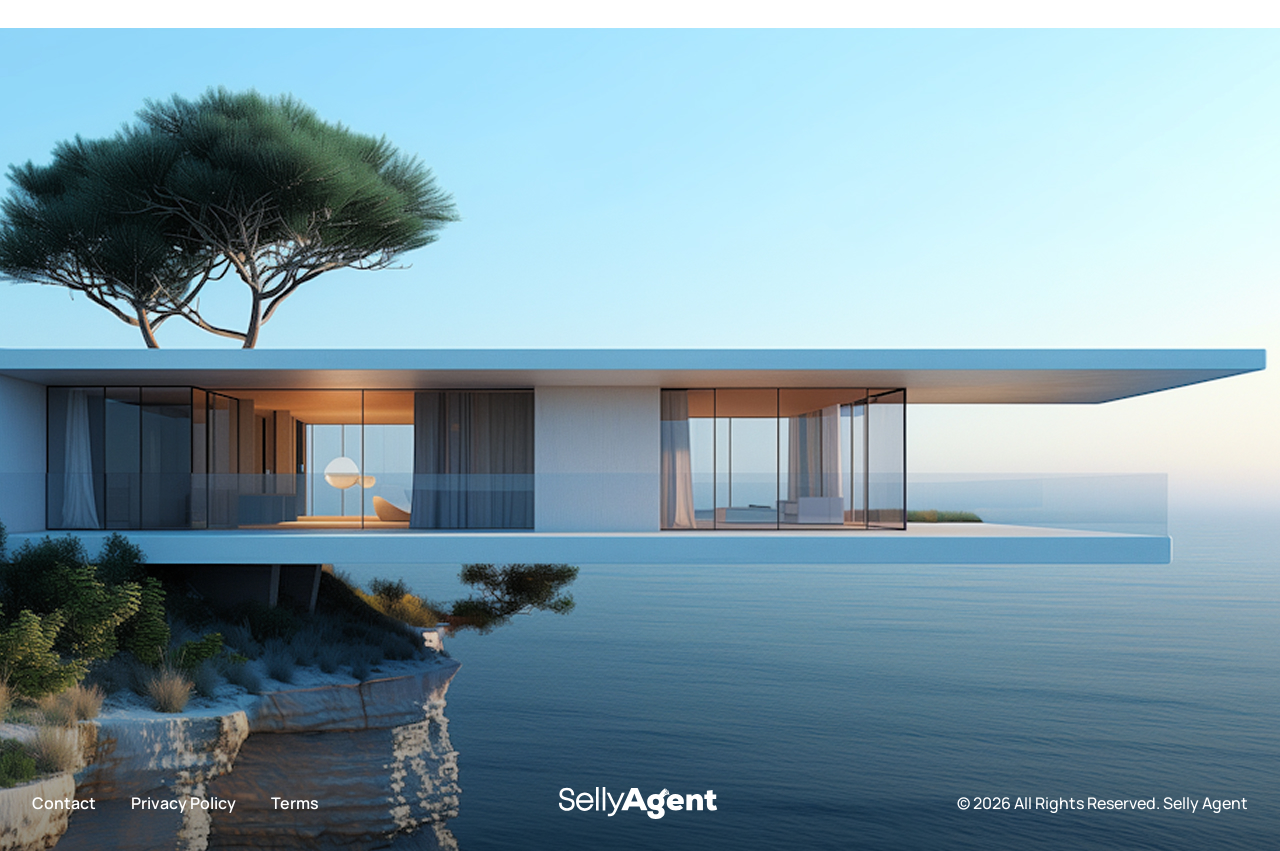
==== commit f76fcb60: "Add nav menu overlay with blur backdrop and staggered links" ====
--- a/selly-agent/index.html
+++ b/selly-agent/index.html
@@ -20,12 +20,22 @@
 <path d="M50.6699 5.7149L50.9045 6.20211L56.9477 18.7544L62.6525 6.21909L62.8819 5.7149H65.7778L65.2176 6.93811L57.1572 24.5382C55.5388 28.0873 53.9212 29.3333 50.9582 29.3333H48.8619V26.7165H50.8997C52.8003 26.7165 53.5501 26.1446 54.7408 23.5524L55.5241 21.8628L48.3183 6.95433L47.7193 5.7149H50.6699ZM25.8178 5.40039C30.7946 5.40039 34.4521 9.36116 34.4521 14.5543C34.4521 14.6857 34.4463 14.8326 34.4361 15.009L34.389 15.8216L19.7555 15.821L19.7889 16.0242C20.325 19.0602 22.625 21.1665 25.6085 21.2606L25.8178 21.2639C28.2363 21.2639 30.191 20.0077 31.3337 17.7511L31.5725 17.2794H34.4471L33.8731 18.5085C32.2404 22.0041 29.3938 23.9332 25.8178 23.9332C20.8195 23.9332 17.0295 19.9084 17.0295 14.6444C17.0295 9.41756 20.8265 5.40039 25.8178 5.40039ZM7.89514 0.674178C12.2135 0.674178 15.1386 3.35157 15.1386 7.37144V8.23418H12.4684V7.37144C12.4684 4.92256 10.7034 3.35071 7.88037 3.35071C4.92729 3.35071 3.1242 4.80826 3.1242 7.04187C3.1242 9.08368 4.28206 9.773 8.23714 10.6571C8.30209 10.6716 8.30209 10.6716 8.3714 10.6871C10.9082 11.2672 12.0173 11.6126 13.1756 12.3464C14.8071 13.38 15.6803 14.9272 15.6803 17.101C15.6803 21.1318 12.5 23.8657 8.05621 23.8657C3.27419 23.8657 0 20.9568 0 16.5916V15.7289H2.69213V16.5916C2.69213 19.3777 4.7515 21.1742 8.04882 21.1742C11.0245 21.1742 12.9808 19.5185 12.9808 17.1085C12.9808 14.9421 11.8389 14.2308 7.90582 13.3368C7.80599 13.3141 7.80599 13.3141 7.70855 13.2919C5.22374 12.7368 4.1092 12.397 2.95699 11.6872C1.32672 10.6828 0.446842 9.17833 0.446842 7.07199C0.446842 3.19866 3.45646 0.674178 7.89514 0.674178ZM39.6353 0V23.6184H36.9798V0H39.6353ZM46.3415 0V23.6184H43.686V0H46.3415ZM25.8169 8.04682L25.6053 8.05049C22.7132 8.14315 20.4576 10.1233 19.8393 13.0133L19.8036 13.1896H31.7056L31.6692 12.9949C31.0769 10.0798 28.8739 8.14108 26.0272 8.05042L25.8169 8.04682Z" fill="currentColor"/>
 </svg>
     </a>
-    <button class="site-header__menu" type="button" aria-label="Open menu">
+    <button class="site-header__menu" type="button" id="menuToggle" aria-label="Open menu" aria-expanded="false" aria-controls="navMenu">
       <svg viewBox="0 0 16 16" width="16" height="16" aria-hidden="true">
         <path d="M8 1v14M1 8h14" stroke="currentColor" stroke-width="1.5" stroke-linecap="round"/>
       </svg>
     </button>
   </header>
+
+  <!-- ============ Nav Menu Overlay ============ -->
+  <nav class="nav-menu" id="navMenu" aria-label="Site menu" aria-hidden="true">
+    <ul class="nav-menu__links">
+      <li><a class="nav-menu__link" href="#templates">Website Templates</a></li>
+      <li><a class="nav-menu__link" href="#features" data-feature-link="email">Email Campaigns</a></li>
+      <li><a class="nav-menu__link" href="#features" data-feature-link="social">Social Media Marketing</a></li>
+      <li><a class="nav-menu__link" href="#features" data-feature-link="trestle">Trestle Integration</a></li>
+    </ul>
+  </nav>
 
   <main>
     <!-- ============ Hero ============ -->
@@ -69,7 +79,7 @@
     </section>
 
     <!-- ============ Templates ============ -->
-    <section class="templates">
+    <section class="templates" id="templates">
       <div class="templates__intro reveal">
         <h2 class="templates__heading">Your website. Ready before your next showing.</h2>
         <p class="templates__copy">Pick a template built for real estate, add your brand, and go live — no designer, no developer, no weekends lost.</p>
@@ -89,7 +99,7 @@
     </section>
 
     <!-- ============ Features ============ -->
-    <section class="features">
+    <section class="features" id="features">
       <h2 class="features__title reveal">Everything your brand needs. Nothing you don't.</h2>
       <div class="features__panel reveal" id="featuresPanel">
         <div class="features__list" role="tablist" aria-label="Product features">
--- a/selly-agent/assets/css/styles.css
+++ b/selly-agent/assets/css/styles.css
@@ -148,6 +148,70 @@
 
 .site-header__menu:hover svg {
   transform: rotate(90deg);
+}
+
+.site-header__menu[aria-expanded="true"] svg {
+  transform: rotate(45deg); /* plus becomes a close */
+}
+
+/* While the menu is open the header sits over the dark overlay,
+   so it's always white regardless of scroll position. */
+.site-header.is-menu-open {
+  color: #fff;
+}
+
+/* ============================================
+   SECTIONS — Nav menu overlay
+   ============================================ */
+.nav-menu {
+  position: fixed;
+  inset: 0;
+  z-index: 9;
+  background: rgba(1, 7, 20, 0.6);
+  -webkit-backdrop-filter: blur(6.8px);
+  backdrop-filter: blur(6.8px);
+  opacity: 0;
+  visibility: hidden;
+  transition: opacity 500ms var(--ease-out), visibility 0s linear 500ms;
+}
+
+.nav-menu.is-open {
+  opacity: 1;
+  visibility: visible;
+  transition: opacity 500ms var(--ease-out);
+}
+
+.nav-menu__links {
+  list-style: none;
+  margin: 0;
+  padding: 328px 0 0 48px;
+  display: flex;
+  flex-direction: column;
+  gap: 24px;
+}
+
+.nav-menu__link {
+  display: inline-block;
+  font-size: clamp(2rem, 3.3vw, 3rem); /* 48px */
+  line-height: 1.1;
+  color: #fff;
+  opacity: 0;
+  transform: translateY(24px);
+  transition: opacity 500ms var(--ease-out), transform 500ms var(--ease-out);
+}
+
+.nav-menu.is-open .nav-menu__link {
+  opacity: 1;
+  transform: translateY(0);
+}
+
+.nav-menu.is-open li:nth-child(1) .nav-menu__link { transition-delay: 60ms; }
+.nav-menu.is-open li:nth-child(2) .nav-menu__link { transition-delay: 130ms; }
+.nav-menu.is-open li:nth-child(3) .nav-menu__link { transition-delay: 200ms; }
+.nav-menu.is-open li:nth-child(4) .nav-menu__link { transition-delay: 270ms; }
+
+.nav-menu__link:hover {
+  opacity: 0.7;
 }
 
 /* ============================================
@@ -745,6 +809,10 @@
     gap: 20px;
   }
 
+  .nav-menu__links {
+    padding: 180px 0 0 var(--space-edge);
+  }
+
   .cta {
     min-height: 640px;
   }
